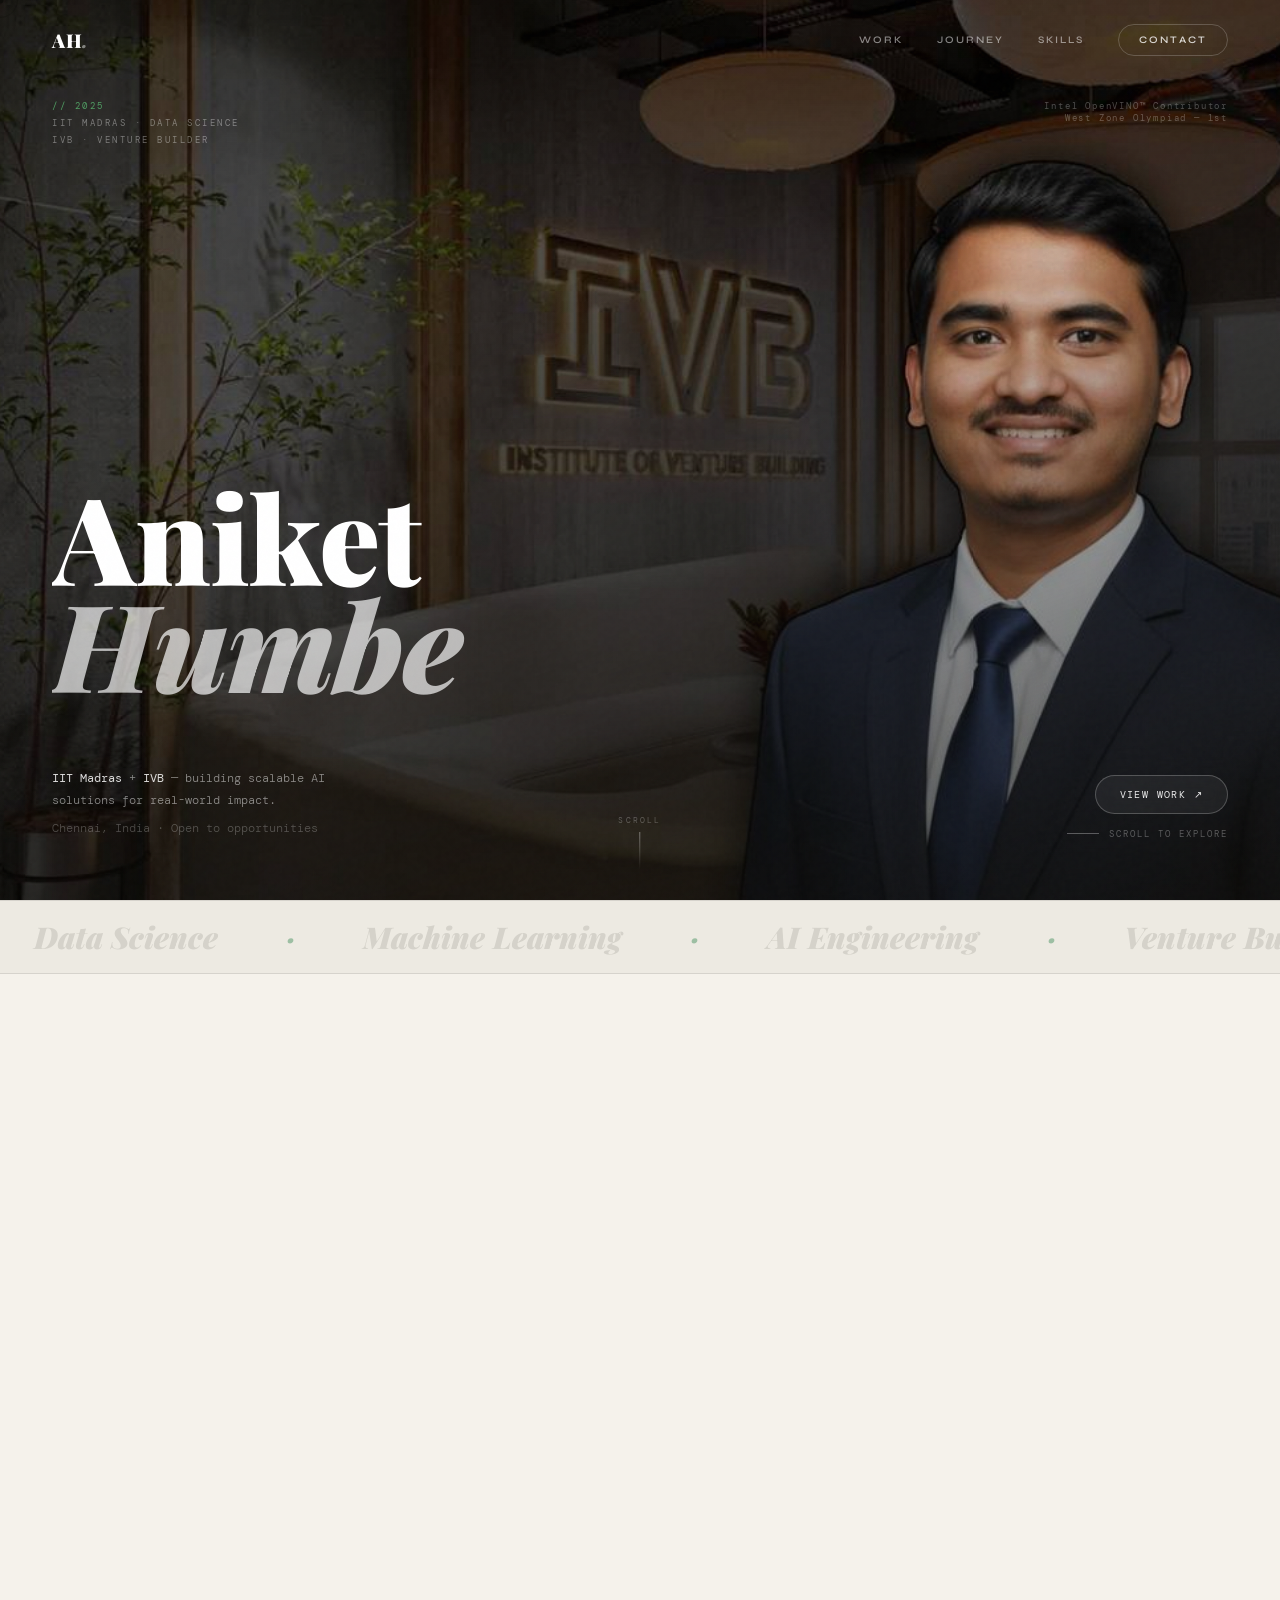
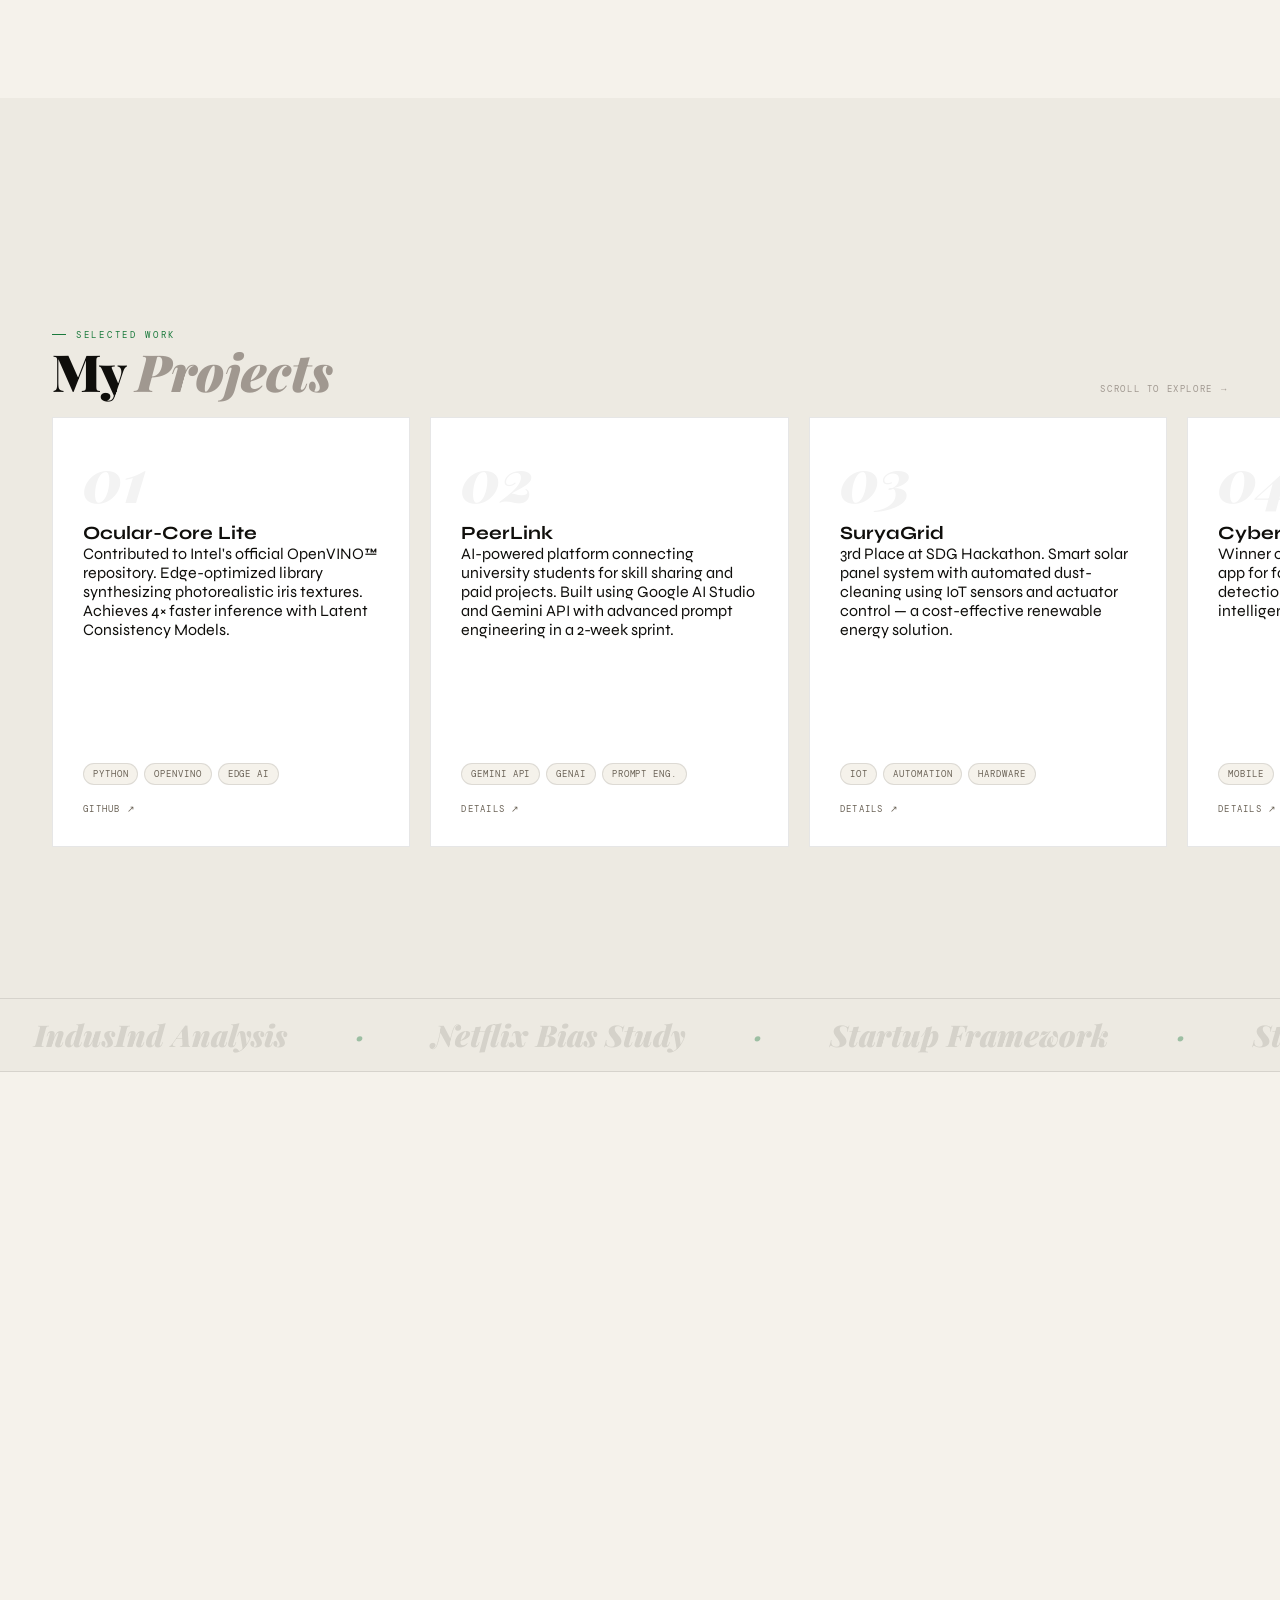
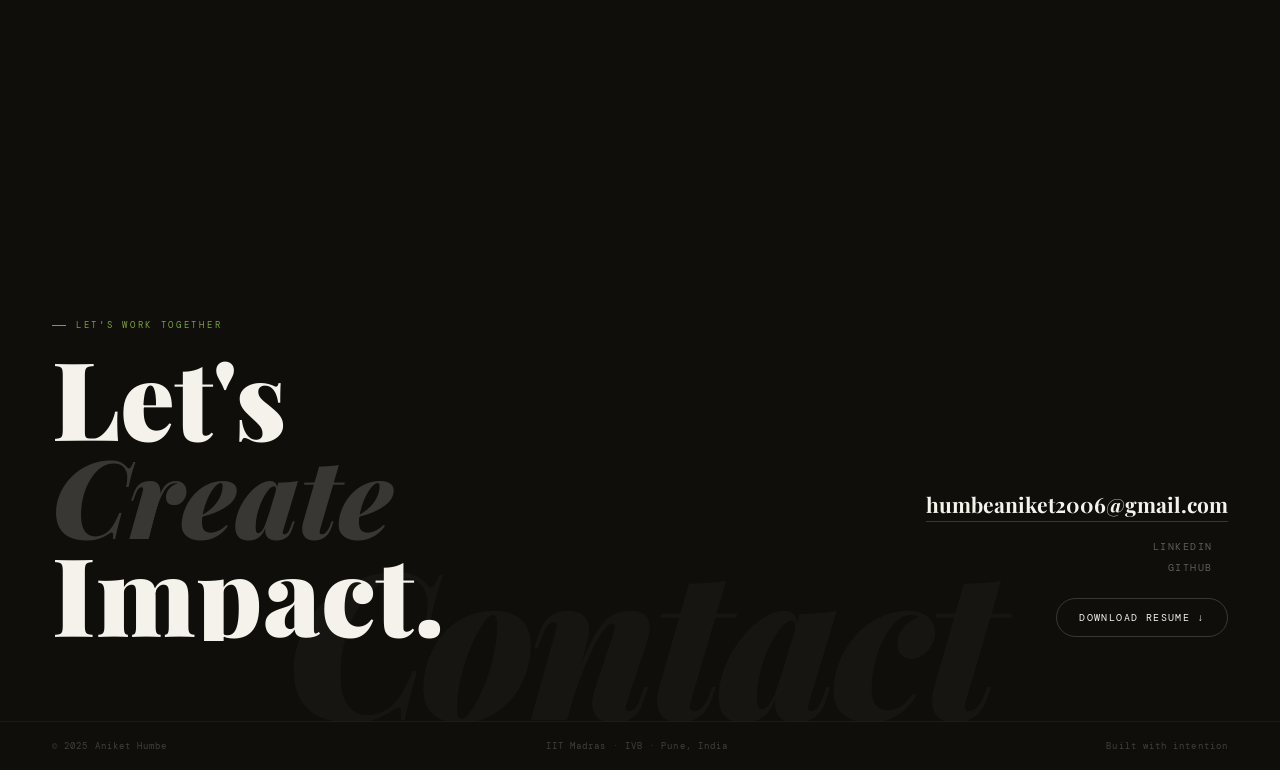
==== aniket-portfolio-v2.html @ 34d7ff87 "Add files via upload" ====
<!DOCTYPE html>
<html lang="en">
<head>
<meta charset="UTF-8"/>
<meta name="viewport" content="width=device-width, initial-scale=1.0"/>
<title>Aniket Humbe — AI/ML Developer</title>
<link href="https://fonts.googleapis.com/css2?family=Playfair+Display:ital,wght@0,400;0,700;0,900;1,400;1,700;1,900&family=Syne:wght@300;400;600;700;800&family=DM+Mono:wght@300;400&display=swap" rel="stylesheet"/>
<style>
*,*::before,*::after{margin:0;padding:0;box-sizing:border-box}
:root{
  --bg:#f5f2eb; --bg2:#edeae2; --fg:#0f0e0b;
  --muted:#6b6357; --muted2:#a09890;
  --accent:#1a7a3c; --accent2:#0d5fa8;
  --border:rgba(15,14,11,.1); --card:#fff;
  --serif:'Playfair Display',serif;
  --sans:'Syne',sans-serif;
  --mono:'DM Mono',monospace;
}
html{background:var(--bg);scroll-behavior:smooth}
body{background:var(--bg);color:var(--fg);font-family:var(--sans);-webkit-font-smoothing:antialiased;overflow-x:hidden}
body.loading{overflow:hidden}
a{text-decoration:none;color:inherit}

/* ── CURSOR ── */
#cur-dot{position:fixed;width:7px;height:7px;background:var(--fg);border-radius:50%;pointer-events:none;z-index:9999;transform:translate(-50%,-50%);transition:background .2s,transform .2s}
#cur-ring{position:fixed;width:36px;height:36px;border:1.5px solid rgba(15,14,11,.22);border-radius:50%;pointer-events:none;z-index:9998;transform:translate(-50%,-50%);transition:width .3s,height .3s,border-color .3s,background .3s}
body.hov #cur-ring{width:56px;height:56px;border-color:rgba(26,122,60,.45);background:rgba(26,122,60,.05)}
body.hov #cur-dot{transform:translate(-50%,-50%) scale(1.4);background:var(--accent)}

/* ── PRELOADER ── */
#preloader{position:fixed;inset:0;z-index:10000;background:var(--fg);display:flex;flex-direction:column;align-items:center;justify-content:center;gap:0}
.pl-name{font-family:var(--serif);font-style:italic;font-size:clamp(38px,6vw,72px);font-weight:900;color:var(--bg);letter-spacing:.02em;animation:pfade .5s .15s both}
.pl-bar-wrap{width:180px;height:1px;background:rgba(245,242,235,.15);margin-top:20px;overflow:hidden;animation:pfade .4s .5s both}
.pl-bar{height:100%;background:var(--bg);width:0%;transition:width .04s linear}
.pl-pct{font-family:var(--mono);font-size:10px;color:rgba(245,242,235,.35);letter-spacing:.25em;margin-top:12px;animation:pfade .4s .6s both}
.pl-wipe{position:absolute;inset:0;background:var(--bg);transform:scaleY(0);transform-origin:bottom}
@keyframes pfade{from{opacity:0;transform:translateY(8px)}to{opacity:1;transform:none}}

/* ── NAV ── */
#nav{position:fixed;top:0;left:0;right:0;z-index:500;display:flex;justify-content:space-between;align-items:center;padding:24px 52px;opacity:0;transition:opacity .6s,background .4s,border-color .4s;border-bottom:1px solid transparent;pointer-events:none}
#nav.vis{opacity:1;pointer-events:all}
#nav.scrolled{background:rgba(245,242,235,.9);backdrop-filter:blur(14px);border-color:var(--border)}
.nav-logo{font-family:var(--serif);font-size:19px;font-weight:900;color:#fff;letter-spacing:.03em;transition:color .3s}
#nav.scrolled .nav-logo{color:var(--fg)}
.nav-logo em{font-style:italic;color:rgba(255,255,255,.45);transition:color .3s}
#nav.scrolled .nav-logo em{color:var(--accent)}
.nav-links{display:flex;gap:34px;align-items:center}
.nav-links a{font-size:10px;letter-spacing:.2em;text-transform:uppercase;font-weight:600;color:rgba(255,255,255,.5);transition:color .25s}
#nav.scrolled .nav-links a{color:var(--muted)}
.nav-links a:hover{color:#fff}
#nav.scrolled .nav-links a:hover{color:var(--fg)}
.nav-cta{padding:9px 20px;border:1px solid rgba(255,255,255,.2);border-radius:100px;color:rgba(255,255,255,.8)!important;transition:background .25s,border-color .25s,color .25s!important}
#nav.scrolled .nav-cta{border-color:var(--border);color:var(--fg)!important}
.nav-cta:hover{background:var(--accent)!important;border-color:var(--accent)!important;color:#fff!important}

/* ── HERO ── */
#hero{position:relative;height:100vh;overflow:hidden}
.h-img{position:absolute;inset:0;width:100%;height:100%;object-fit:cover;object-position:center top;will-change:transform}
.h-overlay{position:absolute;inset:0;background:linear-gradient(160deg,rgba(15,14,11,.1) 0%,rgba(15,14,11,.0) 35%,rgba(15,14,11,.45) 70%,rgba(15,14,11,.82) 100%)}
.h-content{position:absolute;inset:0;display:flex;flex-direction:column;justify-content:flex-end;padding:0 52px 60px}
.h-top-row{position:absolute;top:0;left:0;right:0;padding:100px 52px 0;display:flex;justify-content:space-between;align-items:flex-start;pointer-events:none}
.h-tag-left{display:flex;flex-direction:column;gap:5px}
.h-tag-left span{font-size:9px;letter-spacing:.28em;text-transform:uppercase;color:rgba(255,255,255,.38);font-family:var(--mono)}
.h-tag-left .acc{color:rgba(100,220,130,.65)}
.h-tag-right{font-family:var(--mono);font-size:9px;color:rgba(255,255,255,.28);letter-spacing:.2em;text-align:right}

.h-main{will-change:transform}
.h-title{font-family:var(--serif);font-weight:900;font-size:clamp(62px,9.5vw,140px);line-height:.88;letter-spacing:-.01em;color:#fff}
.h-line{overflow:hidden;display:block}
.h-li{display:block;transform:translateY(110%);transition:transform 1.1s cubic-bezier(.16,1,.3,1)}
.h-li.in{transform:translateY(0)}
.h-li em{font-style:italic;color:rgba(255,255,255,.68)}
.h-sub{font-size:11.5px;font-family:var(--mono);font-weight:300;color:rgba(255,255,255,.48);letter-spacing:.14em;text-transform:uppercase;margin-top:20px;opacity:0;transform:translateY(10px);transition:opacity .8s 1s,transform .8s 1s}
.h-sub.in{opacity:1;transform:none}

.h-bot{display:flex;justify-content:space-between;align-items:flex-end;margin-top:36px;will-change:transform}
.h-desc{font-size:12px;line-height:1.85;color:rgba(255,255,255,.5);max-width:280px;font-family:var(--mono);font-weight:300}
.h-desc strong{color:rgba(255,255,255,.85);font-weight:400}
.h-actions{display:flex;flex-direction:column;align-items:flex-end;gap:14px}
.h-btn{display:inline-flex;align-items:center;gap:9px;padding:12px 24px;border:1px solid rgba(255,255,255,.22);border-radius:100px;font-family:var(--mono);font-size:10px;letter-spacing:.14em;text-transform:uppercase;color:rgba(255,255,255,.9);backdrop-filter:blur(8px);background:rgba(255,255,255,.06);transition:background .3s,border-color .3s,color .3s,transform .25s}
.h-btn:hover{background:var(--accent);border-color:var(--accent);color:#fff;transform:scale(1.04)}
.scroll-cue{font-size:9px;letter-spacing:.22em;text-transform:uppercase;color:rgba(255,255,255,.3);display:flex;align-items:center;gap:10px;font-family:var(--mono)}
.scroll-cue::before{content:'';width:32px;height:1px;background:currentColor;animation:sl 2.2s ease-in-out infinite}
@keyframes sl{0%,100%{opacity:.25;transform:scaleX(.4);transform-origin:right}50%{opacity:1;transform:scaleX(1);transform-origin:right}}

/* scroll indicator */
.scroll-ind{position:absolute;bottom:30px;left:50%;transform:translateX(-50%);display:flex;flex-direction:column;align-items:center;gap:7px;opacity:0;animation:siIn .8s 2.4s forwards}
.scroll-ind span{font-size:8px;letter-spacing:.28em;text-transform:uppercase;color:rgba(255,255,255,.28);font-family:var(--mono)}
.scroll-ind-line{width:1px;height:38px;background:linear-gradient(to bottom,rgba(255,255,255,.4),transparent);animation:sdrop 2s 2.6s infinite}
@keyframes siIn{from{opacity:0;transform:translateX(-50%) translateY(8px)}to{opacity:1;transform:translateX(-50%)}}
@keyframes sdrop{0%,100%{opacity:.3;transform:scaleY(.45);transform-origin:top}50%{opacity:1;transform:scaleY(1);transform-origin:top}}

/* ── MARQUEE ── */
.marq{overflow:hidden;border-top:1px solid var(--border);border-bottom:1px solid var(--border);padding:16px 0;background:var(--bg2)}
.marq-t{display:flex;width:max-content;animation:mq 25s linear infinite}
.marq.rev .marq-t{animation-direction:reverse}
.marq-item{font-family:var(--serif);font-style:italic;font-size:clamp(17px,2.6vw,30px);font-weight:900;color:rgba(15,14,11,.11);padding:0 34px;white-space:nowrap}
.marq-item.a{color:rgba(26,122,60,.38)}
@keyframes mq{from{transform:translateX(0)}to{transform:translateX(-50%)}}

/* ── UTILS ── */
.sec-tag{font-size:9px;letter-spacing:.3em;text-transform:uppercase;color:var(--accent);display:flex;align-items:center;gap:10px;margin-bottom:14px;font-family:var(--mono)}
.sec-tag::before{content:'';width:14px;height:1px;background:var(--accent)}
.rfade{opacity:0;transform:translateY(20px);transition:opacity .85s ease,transform .85s ease}
.rfade.in{opacity:1;transform:none}
.cr{overflow:hidden;display:block}
.ci{display:block;transform:translateY(110%);transition:transform 1.05s cubic-bezier(.16,1,.3,1)}
.ci.in{transform:translateY(0)}

/* ── ABOUT ── */
#about{padding:115px 52px;display:grid;grid-template-columns:1fr 1.1fr;gap:88px;align-items:center;background:var(--bg)}
.about-big{font-family:var(--serif);font-size:clamp(40px,5.5vw,74px);line-height:.96;font-weight:900;color:var(--fg)}
.about-big em{font-style:italic;color:var(--accent)}
.about-txt{font-size:13.5px;line-height:1.88;color:var(--muted);font-family:var(--sans);font-weight:300;margin-bottom:20px}
.about-txt strong{color:var(--fg);font-weight:600}
.stats-grid{display:grid;grid-template-columns:1fr 1fr;background:var(--border);gap:1px;border:1px solid var(--border);margin-top:38px}
.sbox{padding:24px 20px;background:var(--card)}
.snum{font-family:var(--serif);font-size:46px;font-weight:900;line-height:1;color:var(--fg)}
.snum em{color:var(--accent);font-style:normal}
.slbl{font-size:9px;letter-spacing:.18em;text-transform:uppercase;color:var(--muted2);margin-top:4px;font-family:var(--mono)}

/* ── PROJECTS (horizontal) ── */
#proj-wrapper{position:relative}
#proj-section{position:sticky;top:0;height:100vh;overflow:hidden;background:var(--bg2)}
.proj-inner{height:100%;display:flex;flex-direction:column;justify-content:center;padding-top:80px}
.proj-hdr{padding:0 52px;margin-bottom:22px;display:flex;justify-content:space-between;align-items:flex-end}
.proj-hdr h2{font-family:var(--serif);font-size:clamp(30px,4vw,52px);font-weight:900;line-height:.95;color:var(--fg)}
.proj-hdr h2 em{font-style:italic;color:var(--muted2)}
.proj-hint{font-family:var(--mono);font-size:9px;letter-spacing:.18em;text-transform:uppercase;color:var(--muted2);display:flex;align-items:center;gap:8px}
.proj-hint::after{content:'→';animation:arb 1.6s infinite}
@keyframes arb{0%,100%{transform:translateX(0)}50%{transform:translateX(5px)}}
.proj-track-wrap{overflow:hidden;padding:0 52px}
.proj-track{display:flex;gap:20px;width:max-content;will-change:transform}
.proj-card{flex-shrink:0;width:clamp(280px,28vw,380px);height:430px;border:1px solid var(--border);background:var(--card);padding:30px;display:flex;flex-direction:column;justify-content:space-between;position:relative;overflow:hidden;transition:box-shadow .35s,transform .35s,border-color .35s}
.proj-card::before{content:'';position:absolute;top:0;left:0;right:0;height:3px;background:linear-gradient(to right,var(--accent),var(--accent2));transform:scaleX(0);transform-origin:left;transition:transform .4s}
.proj-card:hover{box-shadow:0 18px 55px rgba(15,14,11,.1);transform:translateY(-5px);border-color:rgba(26,122,60,.2)}
.proj-card:hover::before{transform:scaleX(1)}
.pc-num{font-family:var(--serif);font-style:italic;font-size:60px;font-weight:900;color:rgba(15,14,11,.05);line-height:1;margin-bottom:14px}
.pc-top h3{font-family:var(--serif);font-size:22px;font-weight:900;color:var(--fg);margin-bottom:9px;transition:color .3s}
.proj-card:hover h3{color:var(--accent)}
.pc-top p{font-size:12px;line-height:1.75;color:var(--muted);font-family:var(--sans);font-weight:300}
.pc-tags{display:flex;gap:6px;flex-wrap:wrap;margin:14px 0 12px}
.ptag{padding:4px 9px;border:1px solid var(--border);font-size:9px;letter-spacing:.1em;text-transform:uppercase;color:var(--muted);border-radius:100px;background:var(--bg);font-family:var(--mono)}
.pc-link{font-size:9px;letter-spacing:.14em;text-transform:uppercase;color:var(--muted);display:inline-flex;align-items:center;gap:5px;transition:color .2s;font-family:var(--mono)}
.pc-link:hover{color:var(--accent)}

/* ── JOURNEY ── */
#journey{padding:115px 52px;background:var(--bg)}
.jrn-hdr{display:flex;justify-content:space-between;align-items:flex-end;margin-bottom:64px}
.jrn-h2{font-family:var(--serif);font-size:clamp(40px,6vw,78px);font-weight:900;line-height:.93;color:var(--fg)}
.jrn-h2 em{font-style:italic;color:var(--muted2)}
.jrn-note{font-size:11px;color:var(--muted);font-family:var(--sans);max-width:170px;line-height:1.65;text-align:right}
.jrn-grid{display:grid;grid-template-columns:repeat(3,1fr);gap:1px;background:var(--border);border:1px solid var(--border)}
.jcol{padding:32px 26px;background:var(--bg)}
.jcol-lbl{font-size:9px;letter-spacing:.28em;text-transform:uppercase;color:var(--accent);margin-bottom:24px;padding-bottom:12px;border-bottom:1px solid var(--border);font-family:var(--mono)}
.jitem{padding:16px 0;border-bottom:1px solid rgba(15,14,11,.05);transition:padding-left .25s}
.jitem:hover{padding-left:8px}
.jitem:last-child{border-bottom:none}
.jdate{font-size:9px;color:var(--accent);letter-spacing:.1em;margin-bottom:4px;font-family:var(--mono)}
.jtitle{font-family:var(--serif);font-size:14px;font-weight:700;margin-bottom:4px;color:var(--fg)}
.jsub{font-size:11.5px;color:var(--muted);line-height:1.65;font-family:var(--sans);font-weight:300}

/* ── SKILLS ── */
#skills{padding:115px 52px;background:var(--bg2)}
.sk-h2{font-family:var(--serif);font-size:clamp(40px,6vw,78px);font-weight:900;line-height:.93;margin-bottom:56px;color:var(--fg)}
.sk-h2 em{font-style:italic;color:var(--muted2)}
.sk-row{display:grid;grid-template-columns:200px 1fr 52px;align-items:center;gap:36px;padding:18px 0;border-bottom:1px solid var(--border);transition:padding-left .3s;cursor:default}
.sk-row:first-child{border-top:1px solid var(--border)}
.sk-row:hover{padding-left:10px}
.sk-nm{font-family:var(--serif);font-size:19px;font-weight:700;color:var(--fg);transition:color .25s}
.sk-row:hover .sk-nm{color:var(--accent)}
.sk-bw{height:2px;background:rgba(15,14,11,.08);border-radius:2px;overflow:hidden}
.sk-bf{height:100%;background:linear-gradient(to right,var(--accent),var(--accent2));transform:scaleX(0);transform-origin:left;transition:transform 1.6s cubic-bezier(.16,1,.3,1);border-radius:2px}
.sk-bf.go{transform:scaleX(1)}
.sk-pct{font-family:var(--mono);font-size:11px;color:var(--muted2);text-align:right}

/* ── AWARDS ── */
#awards{padding:0 52px 115px;background:var(--bg2)}
.aw-h2{font-family:var(--serif);font-size:clamp(40px,6vw,78px);font-weight:900;line-height:.93;margin-bottom:0;color:var(--fg)}
.aw-h2 em{font-style:italic;color:var(--muted2)}
.aw-grid{display:grid;grid-template-columns:repeat(3,1fr);gap:1px;background:var(--border);border:1px solid var(--border);margin-top:40px}
.aw{padding:28px;background:var(--card);transition:background .3s}
.aw:hover{background:rgba(26,122,60,.04)}
.aw-yr{font-family:var(--mono);font-size:9px;color:var(--accent);margin-bottom:8px;letter-spacing:.12em}
.aw-nm{font-family:var(--serif);font-size:16px;font-weight:700;margin-bottom:5px;color:var(--fg)}
.aw-sb{font-size:11.5px;color:var(--muted);font-family:var(--sans);font-weight:300}

/* ── CONTACT ── */
#contact{background:var(--fg);min-height:86vh;display:flex;flex-direction:column;justify-content:flex-end;padding:80px 52px;position:relative;overflow:hidden}
.ct-bg-txt{position:absolute;bottom:-50px;left:50%;transform:translateX(-50%);font-family:var(--serif);font-size:clamp(80px,16vw,210px);font-weight:900;font-style:italic;color:rgba(245,242,235,.032);white-space:nowrap;user-select:none;pointer-events:none;letter-spacing:-.03em}
.ct-body{position:relative;z-index:2;display:flex;justify-content:space-between;align-items:flex-end}
.ct-tag{font-size:9px;letter-spacing:.3em;text-transform:uppercase;color:rgba(180,240,90,.65);margin-bottom:16px;display:flex;align-items:center;gap:10px;font-family:var(--mono)}
.ct-tag::before{content:'';width:14px;height:1px;background:rgba(180,240,90,.65)}
.ct-title{font-family:var(--serif);font-size:clamp(50px,8.5vw,126px);font-weight:900;line-height:.9;color:#f5f2eb}
.ct-title em{font-style:italic;color:rgba(245,242,235,.18)}
.ct-right{display:flex;flex-direction:column;align-items:flex-end;gap:16px;padding-bottom:4px}
.ct-email{font-family:var(--serif);font-size:clamp(14px,1.8vw,21px);font-weight:700;color:#f5f2eb;border-bottom:1px solid rgba(245,242,235,.18);padding-bottom:3px;transition:color .25s,border-color .25s}
.ct-email:hover{color:#c8f55a;border-color:#c8f55a}
.ct-socials{display:flex;flex-direction:column;align-items:flex-end;gap:8px;margin-top:2px}
.ct-socials a{font-size:10px;letter-spacing:.15em;text-transform:uppercase;color:rgba(245,242,235,.35);display:flex;align-items:center;gap:6px;transition:color .25s;font-family:var(--mono)}
.ct-socials a::after{content:'↗';opacity:0;transition:opacity .2s}
.ct-socials a:hover{color:#c8f55a}
.ct-socials a:hover::after{opacity:1}
.ct-cv-btn{display:inline-flex;align-items:center;gap:9px;padding:12px 22px;border:1px solid rgba(245,242,235,.18);border-radius:100px;font-family:var(--mono);font-size:10px;letter-spacing:.14em;text-transform:uppercase;color:#f5f2eb;transition:background .25s,border-color .25s,color .25s,transform .25s;margin-top:8px}
.ct-cv-btn:hover{background:#c8f55a;border-color:#c8f55a;color:#0f0e0b;transform:scale(1.03)}

footer{padding:18px 52px;display:flex;justify-content:space-between;align-items:center;border-top:1px solid rgba(245,242,235,.06);background:var(--fg)}
footer span{font-size:9px;color:rgba(245,242,235,.22);letter-spacing:.12em;font-family:var(--mono)}

body::after{content:'';position:fixed;inset:0;background-image:url("data:image/svg+xml,%3Csvg viewBox='0 0 200 200' xmlns='http://www.w3.org/2000/svg'%3E%3Cfilter id='n'%3E%3CfeTurbulence type='fractalNoise' baseFrequency='.75' numOctaves='4' stitchTiles='stitch'/%3E%3C/filter%3E%3Crect width='100%25' height='100%25' filter='url(%23n)'/%3E%3C/svg%3E");opacity:.018;pointer-events:none;z-index:9997}

@media(max-width:900px){
  #nav{padding:16px 22px}
  .nav-links a:not(.nav-cta){display:none}
  .h-content{padding:0 22px 44px}
  .h-top-row{padding:90px 22px 0}
  .h-bot{flex-direction:column;align-items:flex-start;gap:18px}
  #about{grid-template-columns:1fr;padding:72px 22px;gap:36px}
  .proj-hdr,.proj-track-wrap{padding-left:22px;padding-right:22px}
  #journey{padding:72px 22px}
  .jrn-hdr{flex-direction:column;align-items:flex-start;gap:12px}
  .jrn-grid{grid-template-columns:1fr}
  #skills{padding:72px 22px}
  .sk-row{grid-template-columns:140px 1fr 46px;gap:16px}
  #awards{padding:0 22px 72px}
  .aw-grid{grid-template-columns:1fr}
  #contact{padding:60px 22px}
  .ct-body{flex-direction:column;align-items:flex-start;gap:30px}
  footer{padding:14px 22px;flex-direction:column;gap:5px}
}
</style>
</head>
<body class="loading">
<div id="cur-dot"></div>
<div id="cur-ring"></div>

<!-- PRELOADER -->
<div id="preloader">
  <div class="pl-name">Aniket Humbe</div>
  <div class="pl-bar-wrap"><div class="pl-bar" id="plbar"></div></div>
  <div class="pl-pct" id="plpct">0%</div>
  <div class="pl-wipe" id="plwipe"></div>
</div>

<!-- NAV -->
<nav id="nav">
  <a href="#hero" class="nav-logo">AH<em>.</em></a>
  <div class="nav-links">
    <a href="#proj-wrapper">Work</a>
    <a href="#journey">Journey</a>
    <a href="#skills">Skills</a>
    <a href="#contact" class="nav-cta">Contact</a>
  </div>
</nav>

<!-- ══ HERO ══ -->
<section id="hero">
  <img id="hImg" class="h-img" src="[data-uri]" alt="Aniket Humbe at IVB"/>
  <div class="h-overlay"></div>

  <!-- subtle ambient top info - parallax layer 1 (slowest) -->
  <div class="h-top-row" id="hLayer1">
    <div class="h-tag-left">
      <span class="acc">// 2025</span>
      <span>IIT Madras · Data Science</span>
      <span>IVB · Venture Builder</span>
    </div>
    <div class="h-tag-right">Intel OpenVINO™ Contributor<br/>West Zone Olympiad — 1st</div>
  </div>

  <div class="h-content">
    <!-- Main title - parallax layer 2 -->
    <div class="h-main" id="hLayer2">
      <h1 class="h-title">
        <span class="h-line"><span class="h-li" id="hL1">Aniket</span></span>
        <span class="h-line"><span class="h-li" id="hL2"><em>Humbe</em></span></span>
      </h1>
      <div class="h-sub" id="hSub">IIT Madras · Intel OpenVINO™ Contributor · AI/ML Developer</div>
    </div>

    <!-- Bottom row - parallax layer 3 -->
    <div class="h-bot" id="hLayer3">
      <div class="h-desc">
        <strong>IIT Madras</strong> + <strong>IVB</strong> — building scalable AI<br/>solutions for real-world impact.<br/>
        <span style="opacity:.5;margin-top:6px;display:block">Chennai, India · Open to opportunities</span>
      </div>
      <div class="h-actions">
        <a href="#proj-wrapper" class="h-btn">View Work ↗</a>
        <div class="scroll-cue">Scroll to explore</div>
      </div>
    </div>
  </div>

  <div class="scroll-ind">
    <span>Scroll</span>
    <div class="scroll-ind-line"></div>
  </div>
</section>

<!-- MARQUEE 1 -->
<div class="marq">
  <div class="marq-t">
    <span class="marq-item">Data Science</span><span class="marq-item a">·</span><span class="marq-item">Machine Learning</span><span class="marq-item a">·</span><span class="marq-item">AI Engineering</span><span class="marq-item a">·</span><span class="marq-item">Venture Builder</span><span class="marq-item a">·</span><span class="marq-item">Intel OpenVINO™</span><span class="marq-item a">·</span><span class="marq-item">Hackathon Winner</span><span class="marq-item a">·</span><span class="marq-item">IIT Madras</span><span class="marq-item a">·</span><span class="marq-item">West Zone Olympiad</span><span class="marq-item a">·</span><span class="marq-item">Data Science</span><span class="marq-item a">·</span><span class="marq-item">Machine Learning</span><span class="marq-item a">·</span><span class="marq-item">AI Engineering</span><span class="marq-item a">·</span><span class="marq-item">Venture Builder</span><span class="marq-item a">·</span><span class="marq-item">Intel OpenVINO™</span><span class="marq-item a">·</span><span class="marq-item">Hackathon Winner</span><span class="marq-item a">·</span><span class="marq-item">IIT Madras</span><span class="marq-item a">·</span><span class="marq-item">West Zone Olympiad</span><span class="marq-item a">·</span>
  </div>
</div>

<!-- ABOUT -->
<section id="about">
  <div>
    <div class="sec-tag rfade">About</div>
    <div class="about-big">
      <span class="cr"><span class="ci">Building the</span></span>
      <span class="cr"><span class="ci"><em>future,</em></span></span>
      <span class="cr"><span class="ci">one model</span></span>
      <span class="cr"><span class="ci">at a time.</span></span>
    </div>
  </div>
  <div>
    <p class="about-txt rfade">I'm <strong>Aniket Humbe</strong> — a Data Science student at <strong>IIT Madras</strong> and entrepreneurship student at the <strong>Institute of Venture Building</strong>. I build AI systems that solve real problems, from edge-optimized computer vision to conversational AI on national government platforms.</p>
    <p class="about-txt rfade">An <strong>Intel OpenVINO™ contributor</strong>, West Zone <strong>Olympiad Ranker (1st, International Rank 15)</strong>, and two-time <strong>hackathon winner</strong>.</p>
    <div class="stats-grid rfade">
      <div class="sbox"><div class="snum">6<em>+</em></div><div class="slbl">Live Projects</div></div>
      <div class="sbox"><div class="snum">2<em>×</em></div><div class="slbl">Hackathon Wins</div></div>
      <div class="sbox" style="border-top:1px solid var(--border)"><div class="snum">1<em>st</em></div><div class="slbl">West Zone Olympiad</div></div>
      <div class="sbox" style="border-top:1px solid var(--border)"><div class="snum">15<em>th</em></div><div class="slbl">International Rank CS</div></div>
    </div>
  </div>
</section>

<!-- HORIZONTAL PROJECTS -->
<div id="proj-wrapper">
  <div id="proj-spacer"></div>
  <div id="proj-section">
    <div class="proj-inner">
      <div class="proj-hdr">
        <div>
          <div class="sec-tag" style="margin-bottom:6px">Selected Work</div>
          <h2>My <em>Projects</em></h2>
        </div>
        <div class="proj-hint">Scroll to explore</div>
      </div>
      <div class="proj-track-wrap">
        <div class="proj-track" id="projtrack">
          <div class="proj-card">
            <div><div class="pc-num">01</div><h3>Ocular-Core Lite</h3><p class="pc-top">Contributed to Intel's official OpenVINO™ repository. Edge-optimized library synthesizing photorealistic iris textures. Achieves 4× faster inference with Latent Consistency Models.</p></div>
            <div><div class="pc-tags"><span class="ptag">Python</span><span class="ptag">OpenVINO</span><span class="ptag">Edge AI</span></div><a href="https://github.com/humbeaniket2006-max/Ocular_Core_Lite" target="_blank" class="pc-link">GitHub ↗</a></div>
          </div>
          <div class="proj-card">
            <div><div class="pc-num">02</div><h3>PeerLink</h3><p class="pc-top">AI-powered platform connecting university students for skill sharing and paid projects. Built using Google AI Studio and Gemini API with advanced prompt engineering in a 2-week sprint.</p></div>
            <div><div class="pc-tags"><span class="ptag">Gemini API</span><span class="ptag">GenAI</span><span class="ptag">Prompt Eng.</span></div><a href="#" class="pc-link">Details ↗</a></div>
          </div>
          <div class="proj-card">
            <div><div class="pc-num">03</div><h3>SuryaGrid</h3><p class="pc-top">3rd Place at SDG Hackathon. Smart solar panel system with automated dust-cleaning using IoT sensors and actuator control — a cost-effective renewable energy solution.</p></div>
            <div><div class="pc-tags"><span class="ptag">IoT</span><span class="ptag">Automation</span><span class="ptag">Hardware</span></div><a href="#" class="pc-link">Details ↗</a></div>
          </div>
          <div class="proj-card">
            <div><div class="pc-num">04</div><h3>CyberShield</h3><p class="pc-top">Winner of Cyber Pitch. Mobile security app for families with real-time threat detection, monitoring dashboards, and intelligent parental controls.</p></div>
            <div><div class="pc-tags"><span class="ptag">Mobile</span><span class="ptag">Security</span><span class="ptag">App Dev</span></div><a href="#" class="pc-link">Details ↗</a></div>
          </div>
          <div class="proj-card">
            <div><div class="pc-num">05</div><h3>G20 Chatbots</h3><p class="pc-top">Conversational AI for the G20 Summit and Pariksha Pe Charcha national platforms — serving thousands of users through advanced NLP pipelines.</p></div>
            <div><div class="pc-tags"><span class="ptag">NLP</span><span class="ptag">Python</span><span class="ptag">Chatbot</span></div><a href="#" class="pc-link">Details ↗</a></div>
          </div>
          <div class="proj-card">
            <div><div class="pc-num">06</div><h3>Stock Forecaster</h3><p class="pc-top">ML model forecasting stock behavior using historical time-series data, technical indicators and ensemble regression. Includes an IndusInd deep-analysis study.</p></div>
            <div><div class="pc-tags"><span class="ptag">Data Science</span><span class="ptag">Pandas</span><span class="ptag">Scikit-learn</span></div><a href="#" class="pc-link">Details ↗</a></div>
          </div>
        </div>
      </div>
    </div>
  </div>
</div>

<!-- MARQUEE 2 -->
<div class="marq rev">
  <div class="marq-t">
    <span class="marq-item">IndusInd Analysis</span><span class="marq-item a">·</span><span class="marq-item">Netflix Bias Study</span><span class="marq-item a">·</span><span class="marq-item">Startup Framework</span><span class="marq-item a">·</span><span class="marq-item">Strategic Research</span><span class="marq-item a">·</span><span class="marq-item">Open Source</span><span class="marq-item a">·</span><span class="marq-item">IndusInd Analysis</span><span class="marq-item a">·</span><span class="marq-item">Netflix Bias Study</span><span class="marq-item a">·</span><span class="marq-item">Startup Framework</span><span class="marq-item a">·</span><span class="marq-item">Strategic Research</span><span class="marq-item a">·</span><span class="marq-item">Open Source</span><span class="marq-item a">·</span>
  </div>
</div>

<!-- JOURNEY -->
<section id="journey">
  <div class="jrn-hdr rfade">
    <div>
      <div class="sec-tag">Background</div>
      <h2 class="jrn-h2">My <em>Journey</em></h2>
    </div>
    <div class="jrn-note">Experience, Education &amp; Leadership</div>
  </div>
  <div class="jrn-grid rfade">
    <div class="jcol">
      <div class="jcol-lbl">Experience</div>
      <div class="jitem"><div class="jdate">Dec 2025 – Present</div><div class="jtitle">AI Training Freelancer</div><div class="jsub">@ Scaler AI Labs — Evaluating AI responses for accuracy and consistency. Improving model performance in production.</div></div>
      <div class="jitem"><div class="jdate">Apr 2024 – Aug 2024</div><div class="jtitle">District Fellow</div><div class="jsub">@ FLAME University — Field research across 50+ rural villages, qualitative data collection and reporting.</div></div>
    </div>
    <div class="jcol">
      <div class="jcol-lbl">Education</div>
      <div class="jitem"><div class="jdate">2025 – 2029</div><div class="jtitle">IIT Madras</div><div class="jsub">BS in Data Science &amp; Applications. Python, Statistics, ML Foundations.</div></div>
      <div class="jitem"><div class="jdate">2025 – 2028</div><div class="jtitle">Institute of Venture Building</div><div class="jsub">UG in Entrepreneurship &amp; Software Dev. Product Development, Startup Strategy.</div></div>
      <div class="jitem"><div class="jdate">2018 – 2025</div><div class="jtitle">JNV Tuljapur</div><div class="jsub">CBSE Class 6–12. Class X: 90% · Class XII: 80%.</div></div>
    </div>
    <div class="jcol">
      <div class="jcol-lbl">Leadership &amp; Awards</div>
      <div class="jitem"><div class="jdate">2020–21, 2023–24</div><div class="jtitle">House Captain</div><div class="jsub">Led 40 students in inter-house competitions and activities.</div></div>
      <div class="jitem"><div class="jdate">2020 – 2022</div><div class="jtitle">NCC Team Leader</div><div class="jsub">Led 25 cadets in drills, parades, and structured training.</div></div>
      <div class="jitem"><div class="jdate">2023 – 2024</div><div class="jtitle">Gold Medal — HelpAge India</div><div class="jsub">Outstanding community service and sustained social impact.</div></div>
    </div>
  </div>
</section>

<!-- SKILLS -->
<section id="skills">
  <div class="sec-tag rfade">Technical</div>
  <h2 class="sk-h2 rfade">Tech <em>Stack</em></h2>
  <div id="sklist" class="rfade">
    <div class="sk-row"><span class="sk-nm">Python</span><div class="sk-bw"><div class="sk-bf" style="width:90%"></div></div><span class="sk-pct">90%</span></div>
    <div class="sk-row"><span class="sk-nm">SQL / MySQL</span><div class="sk-bw"><div class="sk-bf" style="width:80%"></div></div><span class="sk-pct">80%</span></div>
    <div class="sk-row"><span class="sk-nm">HTML / CSS</span><div class="sk-bw"><div class="sk-bf" style="width:82%"></div></div><span class="sk-pct">82%</span></div>
    <div class="sk-row"><span class="sk-nm">Machine Learning</span><div class="sk-bw"><div class="sk-bf" style="width:65%"></div></div><span class="sk-pct">65%</span></div>
    <div class="sk-row"><span class="sk-nm">Pandas / NumPy</span><div class="sk-bw"><div class="sk-bf" style="width:72%"></div></div><span class="sk-pct">72%</span></div>
    <div class="sk-row"><span class="sk-nm">Power BI</span><div class="sk-bw"><div class="sk-bf" style="width:60%"></div></div><span class="sk-pct">60%</span></div>
    <div class="sk-row"><span class="sk-nm">OpenVINO™</span><div class="sk-bw"><div class="sk-bf" style="width:55%"></div></div><span class="sk-pct">55%</span></div>
    <div class="sk-row"><span class="sk-nm">Gemini / Mistral AI</span><div class="sk-bw"><div class="sk-bf" style="width:48%"></div></div><span class="sk-pct">48%</span></div>
  </div>
</section>

<!-- AWARDS -->
<section id="awards">
  <div class="sec-tag rfade">Recognition</div>
  <h2 class="aw-h2 rfade">Certs &amp; <em>Awards</em></h2>
  <div class="aw-grid rfade">
    <div class="aw"><div class="aw-yr">2025</div><div class="aw-nm">Google Analytics Certification</div><div class="aw-sb">Advanced analytics and data interpretation</div></div>
    <div class="aw"><div class="aw-yr">2025</div><div class="aw-nm">Business Analytics with Excel</div><div class="aw-sb">Data analysis and business visualization</div></div>
    <div class="aw"><div class="aw-yr">2024</div><div class="aw-nm">AI in Biology — CSIR</div><div class="aw-sb">Intersection of AI and biological sciences</div></div>
  </div>
</section>

<!-- CONTACT -->
<section id="contact">
  <div class="ct-bg-txt">Contact</div>
  <div class="ct-body">
    <div>
      <div class="ct-tag rfade">Let's Work Together</div>
      <h2 class="ct-title">
        <span class="cr"><span class="ci">Let's</span></span>
        <span class="cr"><span class="ci"><em>Create</em></span></span>
        <span class="cr"><span class="ci">Impact.</span></span>
      </h2>
    </div>
    <div class="ct-right rfade">
      <a href="mailto:humbeaniket2006@gmail.com" class="ct-email">humbeaniket2006@gmail.com</a>
      <div class="ct-socials">
        <a href="https://www.linkedin.com/in/aniket-ankush-humbe-26124b384/" target="_blank">LinkedIn</a>
        <a href="https://github.com/humbeaniket2006-max" target="_blank">GitHub</a>
      </div>
      <a href="[data-uri]" download="Aniket_Humbe_CV.pdf" class="ct-cv-btn">Download Resume ↓</a>
    </div>
  </div>
</section>

<footer>
  <span>© 2025 Aniket Humbe</span>
  <span>IIT Madras · IVB · Pune, India</span>
  <span>Built with intention</span>
</footer>

<script>
const lerp = (a,b,t) => a+(b-a)*t;

/* ── PRELOADER ── */
(function(){
  const bar = document.getElementById('plbar');
  const pct = document.getElementById('plpct');
  const wipe = document.getElementById('plwipe');
  let v = 0, done = false;
  function tick(){
    if(done) return;
    v = Math.min(v + Math.floor(Math.random()*5)+2, 100);
    bar.style.width = v+'%';
    pct.textContent = v+'%';
    if(v >= 100){
      done = true;
      setTimeout(()=>{
        wipe.style.transition = 'transform .8s cubic-bezier(.76,0,.24,1)';
        wipe.style.transform = 'scaleY(1)';
        setTimeout(()=>{
          document.getElementById('preloader').style.display = 'none';
          document.body.classList.remove('loading');
          // show nav
          const nav = document.getElementById('nav');
          nav.classList.add('vis');
          // hero text reveals
          setTimeout(()=>document.getElementById('hL1').classList.add('in'), 100);
          setTimeout(()=>document.getElementById('hL2').classList.add('in'), 220);
          setTimeout(()=>document.getElementById('hSub').classList.add('in'), 420);
          setup();
        }, 820);
      }, 320);
      return;
    }
    setTimeout(tick, 14 + Math.random()*20);
  }
  tick();
})();

function setup(){
  /* ── NAV scroll state ── */
  const nav = document.getElementById('nav');
  function updateNav(){
    if(window.scrollY > window.innerHeight * 0.75) nav.classList.add('scrolled');
    else nav.classList.remove('scrolled');
  }
  window.addEventListener('scroll', updateNav, {passive:true});
  updateNav();

  /* ── CURSOR ── */
  const dot = document.getElementById('cur-dot');
  const ring = document.getElementById('cur-ring');
  let mx=0, my=0, rx=0, ry=0;
  document.addEventListener('mousemove', e=>{ mx=e.clientX; my=e.clientY; dot.style.left=mx+'px'; dot.style.top=my+'px'; });
  (function lc(){ rx=lerp(rx,mx,.11); ry=lerp(ry,my,.11); ring.style.left=rx+'px'; ring.style.top=ry+'px'; requestAnimationFrame(lc); })();
  document.querySelectorAll('a,button,.proj-card,.sk-row').forEach(el=>{
    el.addEventListener('mouseenter',()=>document.body.classList.add('hov'));
    el.addEventListener('mouseleave',()=>document.body.classList.remove('hov'));
  });

  /* ── HERO CURSOR PARALLAX ── */
  // 3 layers at different depths + image counter-moves
  const heroEl    = document.getElementById('hero');
  const imgEl     = document.getElementById('hImg');
  const layer1    = document.getElementById('hLayer1'); // top tags  — subtle
  const layer2    = document.getElementById('hLayer2'); // big title — medium
  const layer3    = document.getElementById('hLayer3'); // bottom    — small

  let heroW=0, heroH=0;
  let pmx=0, pmy=0;   // raw normalised -1..1
  let l1x=0,l1y=0, l2x=0,l2y=0, l3x=0,l3y=0, imx=0,imy=0;

  function measureHero(){ heroW=heroEl.offsetWidth; heroH=heroEl.offsetHeight; }
  measureHero();
  window.addEventListener('resize', measureHero);

  document.addEventListener('mousemove', e=>{
    if(window.scrollY > heroH) return;
    pmx = (e.clientX/heroW - 0.5) * 2;
    pmy = (e.clientY/heroH - 0.5) * 2;
  });

  // reset when mouse leaves hero
  heroEl.addEventListener('mouseleave',()=>{ pmx=0; pmy=0; });

  (function parallaxRaf(){
    // lerp each layer toward target with different speeds = different feel
    l1x=lerp(l1x, pmx*8,  .055);  l1y=lerp(l1y, pmy*5,  .055);
    l2x=lerp(l2x, pmx*18, .065);  l2y=lerp(l2y, pmy*12, .065);
    l3x=lerp(l3x, pmx*10, .06);   l3y=lerp(l3y, pmy*7,  .06);
    imx=lerp(imx, pmx*-12,.05);   imy=lerp(imy, pmy*-8, .05);

    layer1.style.transform = `translate(${l1x}px,${l1y}px)`;
    layer2.style.transform = `translate(${l2x}px,${l2y}px)`;
    layer3.style.transform = `translate(${l3x}px,${l3y}px)`;
    // image moves opposite direction (classic parallax depth)
    imgEl.style.transform  = `scale(1.06) translate(${imx}px,${imy}px)`;

    requestAnimationFrame(parallaxRaf);
  })();

  /* ── HORIZONTAL PROJECTS ── */
  function setSpacerH(){
    const track  = document.getElementById('projtrack');
    const spacer = document.getElementById('proj-spacer');

    // Force the distance to be exactly 85px
    const scrollDist = 85; 

    spacer.style.height = scrollDist + 'px';
}
  setSpacerH();
  window.addEventListener('resize', setSpacerH);

  function driveH(){
    const wrapper = document.getElementById('proj-wrapper');
    const track   = document.getElementById('projtrack');
    const spacer  = document.getElementById('proj-spacer');
    if(!wrapper||!track) return;
    const spacerH = parseFloat(spacer.style.height)||0;
    const scrolled = window.scrollY - wrapper.offsetTop;
    const pct = Math.max(0, Math.min(1, scrolled/spacerH));
    const maxX = track.scrollWidth - window.innerWidth;
    track.style.transform = `translateX(${-pct*maxX}px)`;
  }
  window.addEventListener('scroll', driveH, {passive:true});
  driveH();

  /* ── ABOUT CLIP REVEALS ── */
  const aboutClips = document.querySelectorAll('#about .ci');
  const abIo = new IntersectionObserver(entries=>{
    entries.forEach(e=>{
      if(!e.isIntersecting) return;
      aboutClips.forEach((el,i)=>setTimeout(()=>el.classList.add('in'),i*90));
      abIo.disconnect();
    });
  },{threshold:.1});
  const ab = document.getElementById('about');
  if(ab) abIo.observe(ab);

  /* ── CONTACT CLIP REVEALS ── */
  const ctClips = document.querySelectorAll('#contact .ci');
  const ctIo = new IntersectionObserver(entries=>{
    entries.forEach(e=>{
      if(!e.isIntersecting) return;
      ctClips.forEach((el,i)=>setTimeout(()=>el.classList.add('in'),i*100));
      ctIo.disconnect();
    });
  },{threshold:.15});
  const ct = document.getElementById('contact');
  if(ct) ctIo.observe(ct);

  /* ── RFADE REVEALS ── */
  document.querySelectorAll('.rfade').forEach(el=>{
    const io = new IntersectionObserver(entries=>{
      entries.forEach(e=>{ if(e.isIntersecting){ e.target.classList.add('in'); io.unobserve(e.target); } });
    },{threshold:.08});
    io.observe(el);
  });

  /* ── SKILL BARS ── */
  const skIo = new IntersectionObserver(entries=>{
    entries.forEach(e=>{
      if(e.isIntersecting){ e.target.querySelectorAll('.sk-bf').forEach(b=>b.classList.add('go')); skIo.unobserve(e.target); }
    });
  },{threshold:.2});
  const sk = document.getElementById('sklist');
  if(sk) skIo.observe(sk);
}
</script>
</body>
</html>
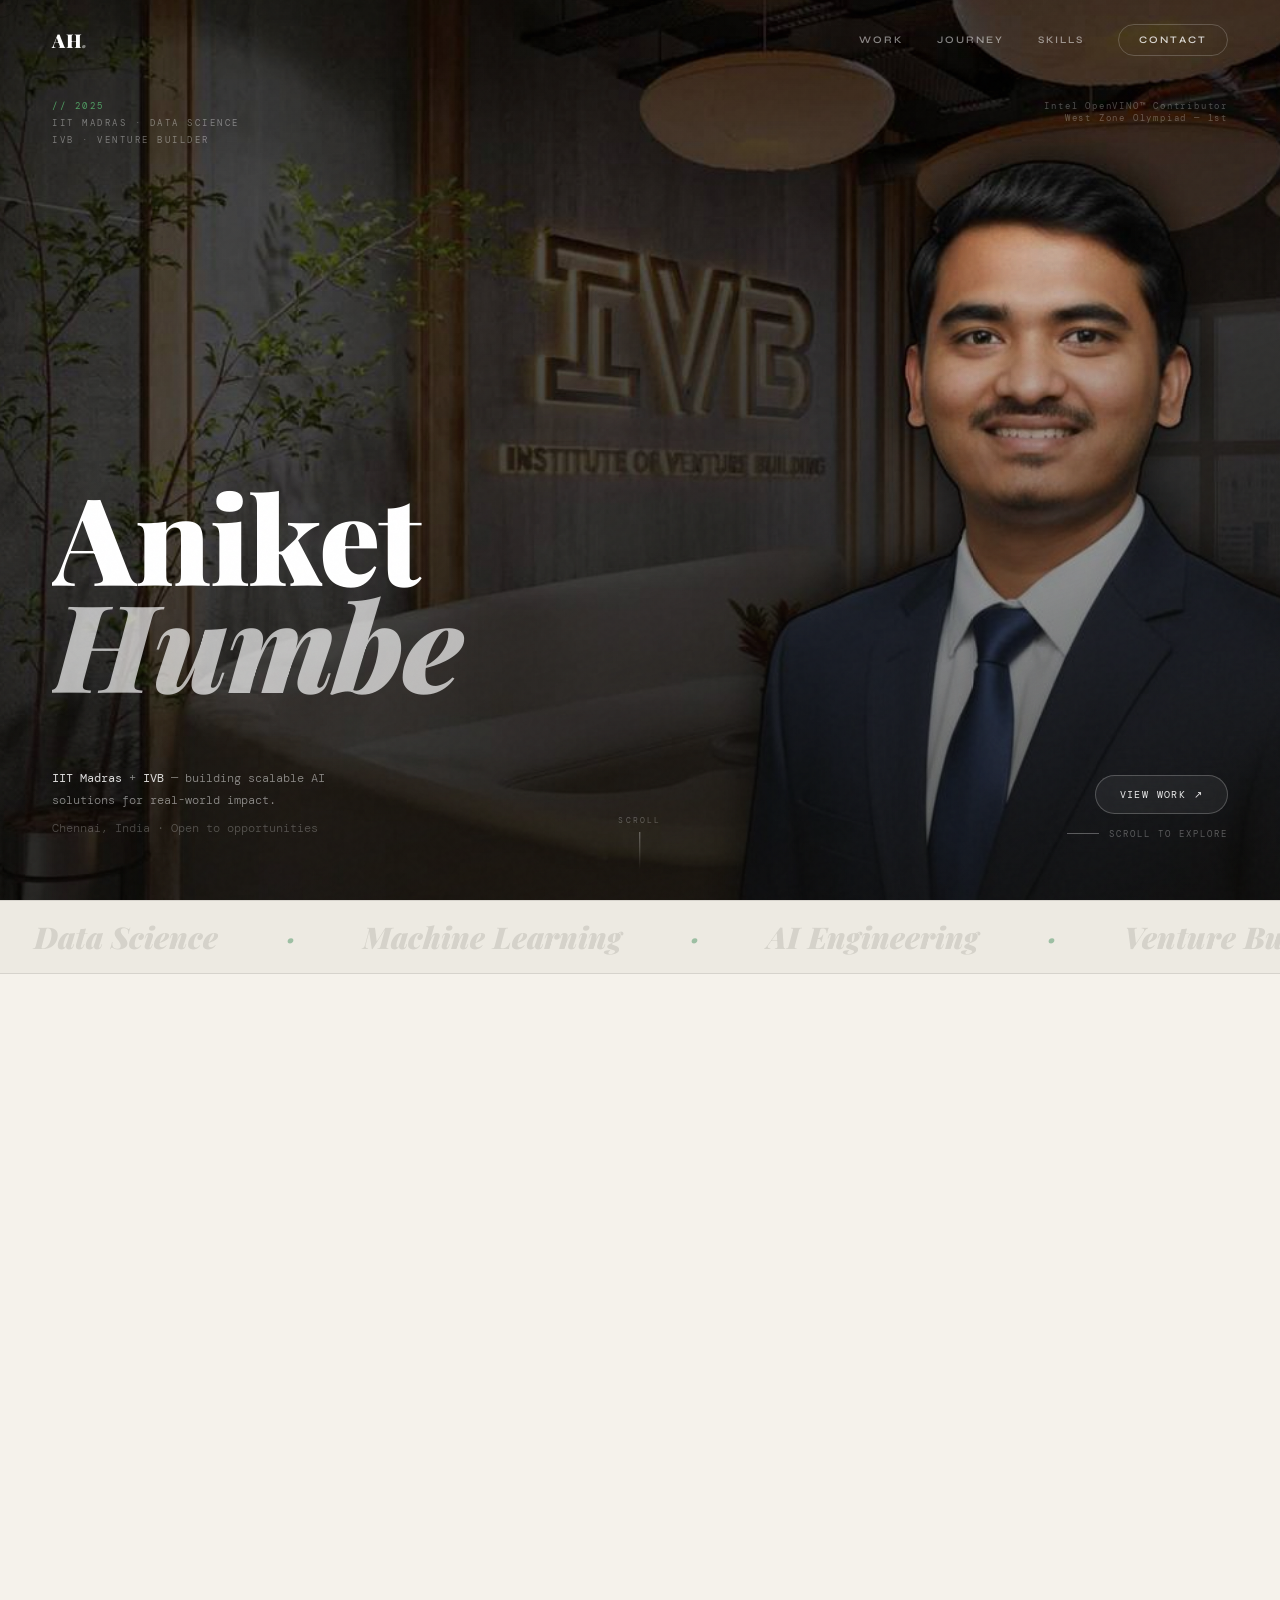
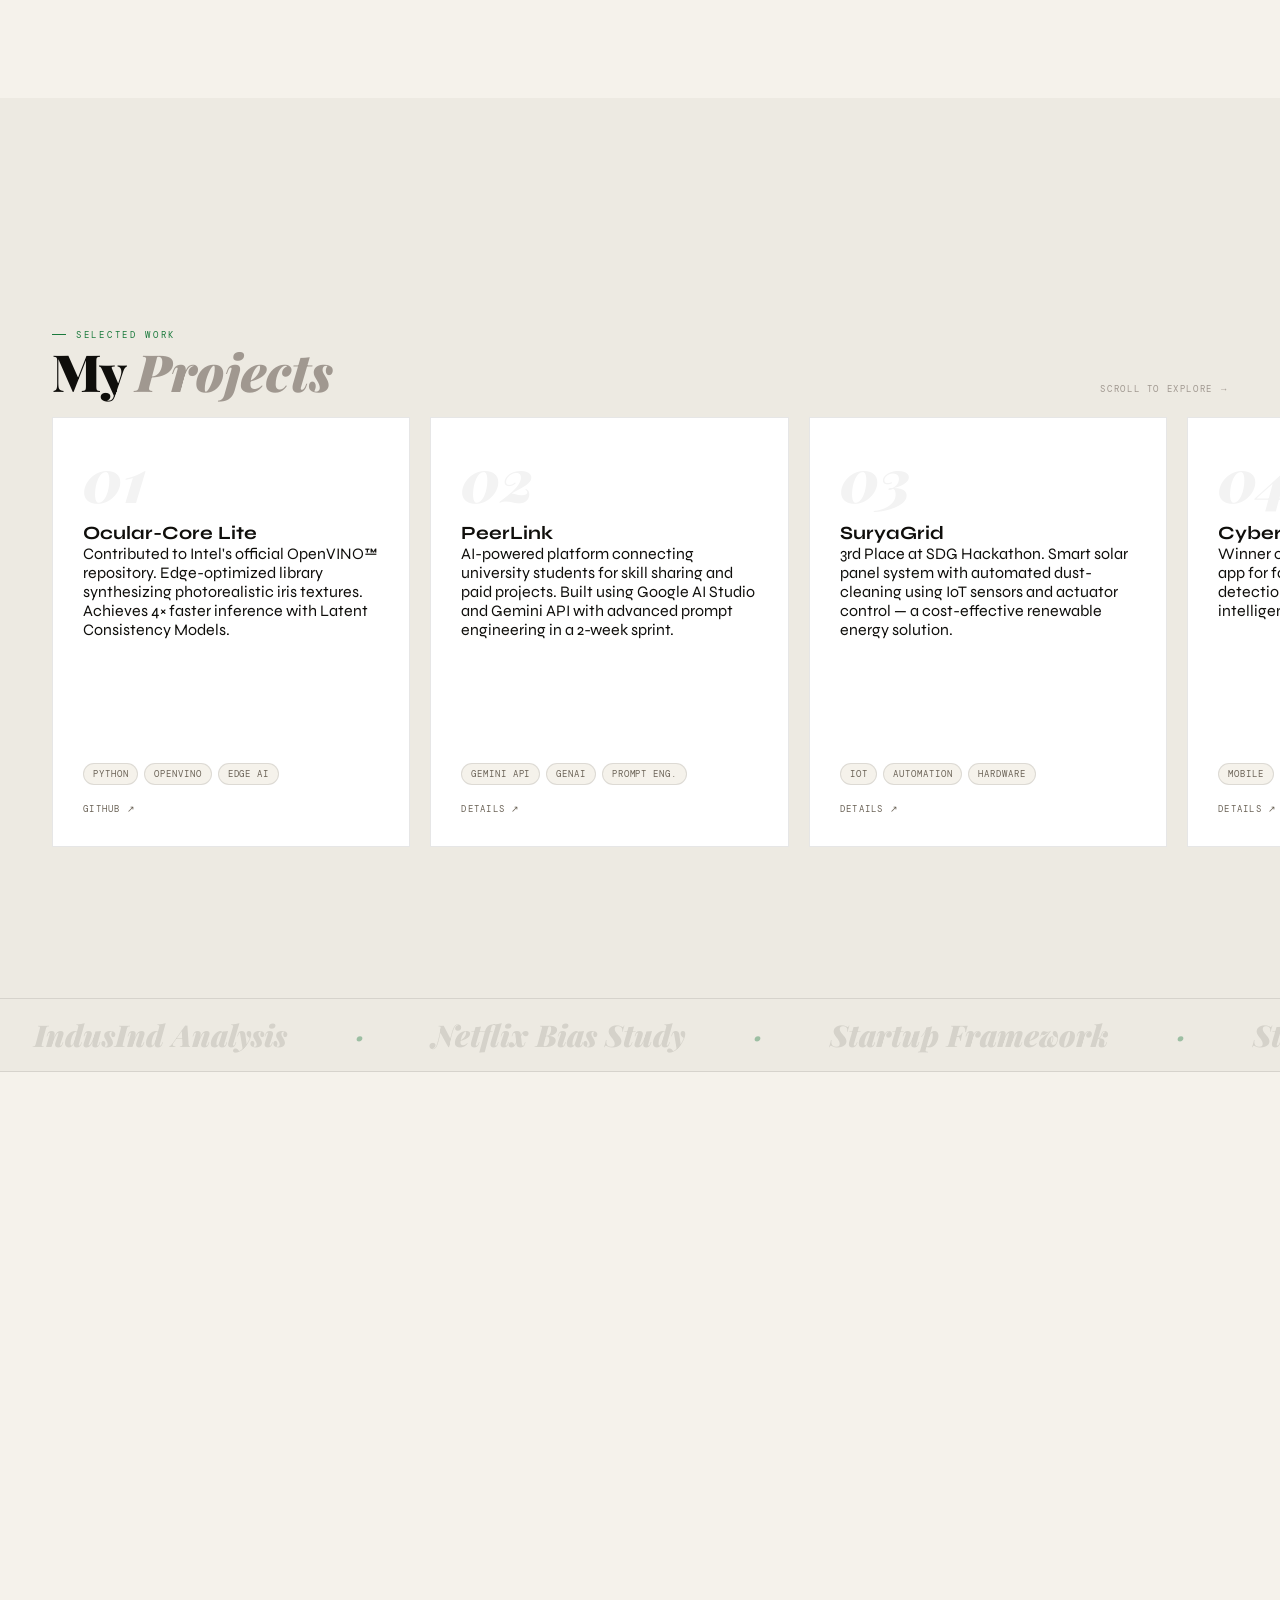
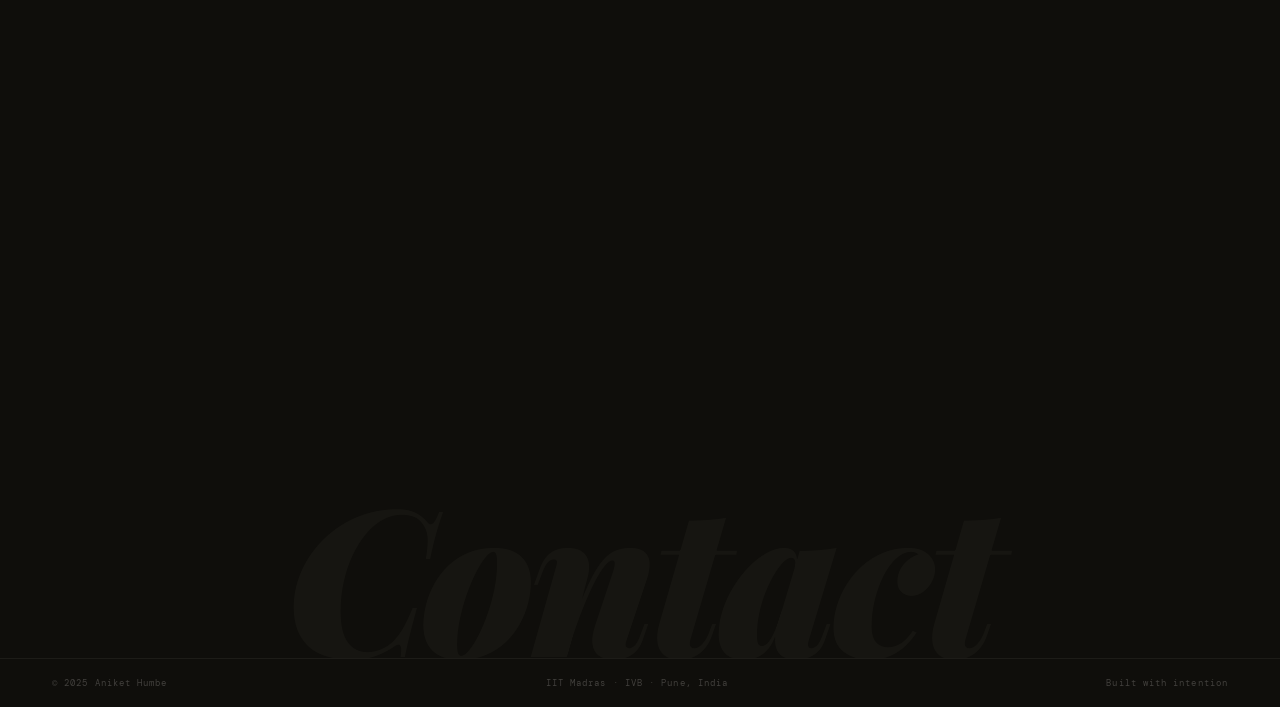
==== commit 8e746f87: "Update portfolio experience and skills" ====
--- a/aniket-portfolio-v2.html
+++ b/aniket-portfolio-v2.html
@@ -390,7 +390,7 @@
   <div class="jrn-grid rfade">
     <div class="jcol">
       <div class="jcol-lbl">Experience</div>
-      <div class="jitem"><div class="jdate">Dec 2025 – Present</div><div class="jtitle">AI Training Freelancer</div><div class="jsub">@ Scaler AI Labs — Evaluating AI responses for accuracy and consistency. Improving model performance in production.</div></div>
+      <div class="jitem"><div class="jdate">2025 – Present</div><div class="jtitle">Product Intern</div><div class="jsub">@ Pineos — Built the CareCore MVP, helping secure a ₹10L client deal. Developed the AEO/GEO Sales Agent, cutting prospect research time from 4 hours to under 10 minutes.</div></div>
       <div class="jitem"><div class="jdate">Apr 2024 – Aug 2024</div><div class="jtitle">District Fellow</div><div class="jsub">@ FLAME University — Field research across 50+ rural villages, qualitative data collection and reporting.</div></div>
     </div>
     <div class="jcol">
@@ -415,7 +415,6 @@
   <div id="sklist" class="rfade">
     <div class="sk-row"><span class="sk-nm">Python</span><div class="sk-bw"><div class="sk-bf" style="width:90%"></div></div><span class="sk-pct">90%</span></div>
     <div class="sk-row"><span class="sk-nm">SQL / MySQL</span><div class="sk-bw"><div class="sk-bf" style="width:80%"></div></div><span class="sk-pct">80%</span></div>
-    <div class="sk-row"><span class="sk-nm">HTML / CSS</span><div class="sk-bw"><div class="sk-bf" style="width:82%"></div></div><span class="sk-pct">82%</span></div>
     <div class="sk-row"><span class="sk-nm">Machine Learning</span><div class="sk-bw"><div class="sk-bf" style="width:65%"></div></div><span class="sk-pct">65%</span></div>
     <div class="sk-row"><span class="sk-nm">Pandas / NumPy</span><div class="sk-bw"><div class="sk-bf" style="width:72%"></div></div><span class="sk-pct">72%</span></div>
     <div class="sk-row"><span class="sk-nm">Power BI</span><div class="sk-bw"><div class="sk-bf" style="width:60%"></div></div><span class="sk-pct">60%</span></div>
@@ -635,4 +634,4 @@
 }
 </script>
 </body>
-</html>+</html>
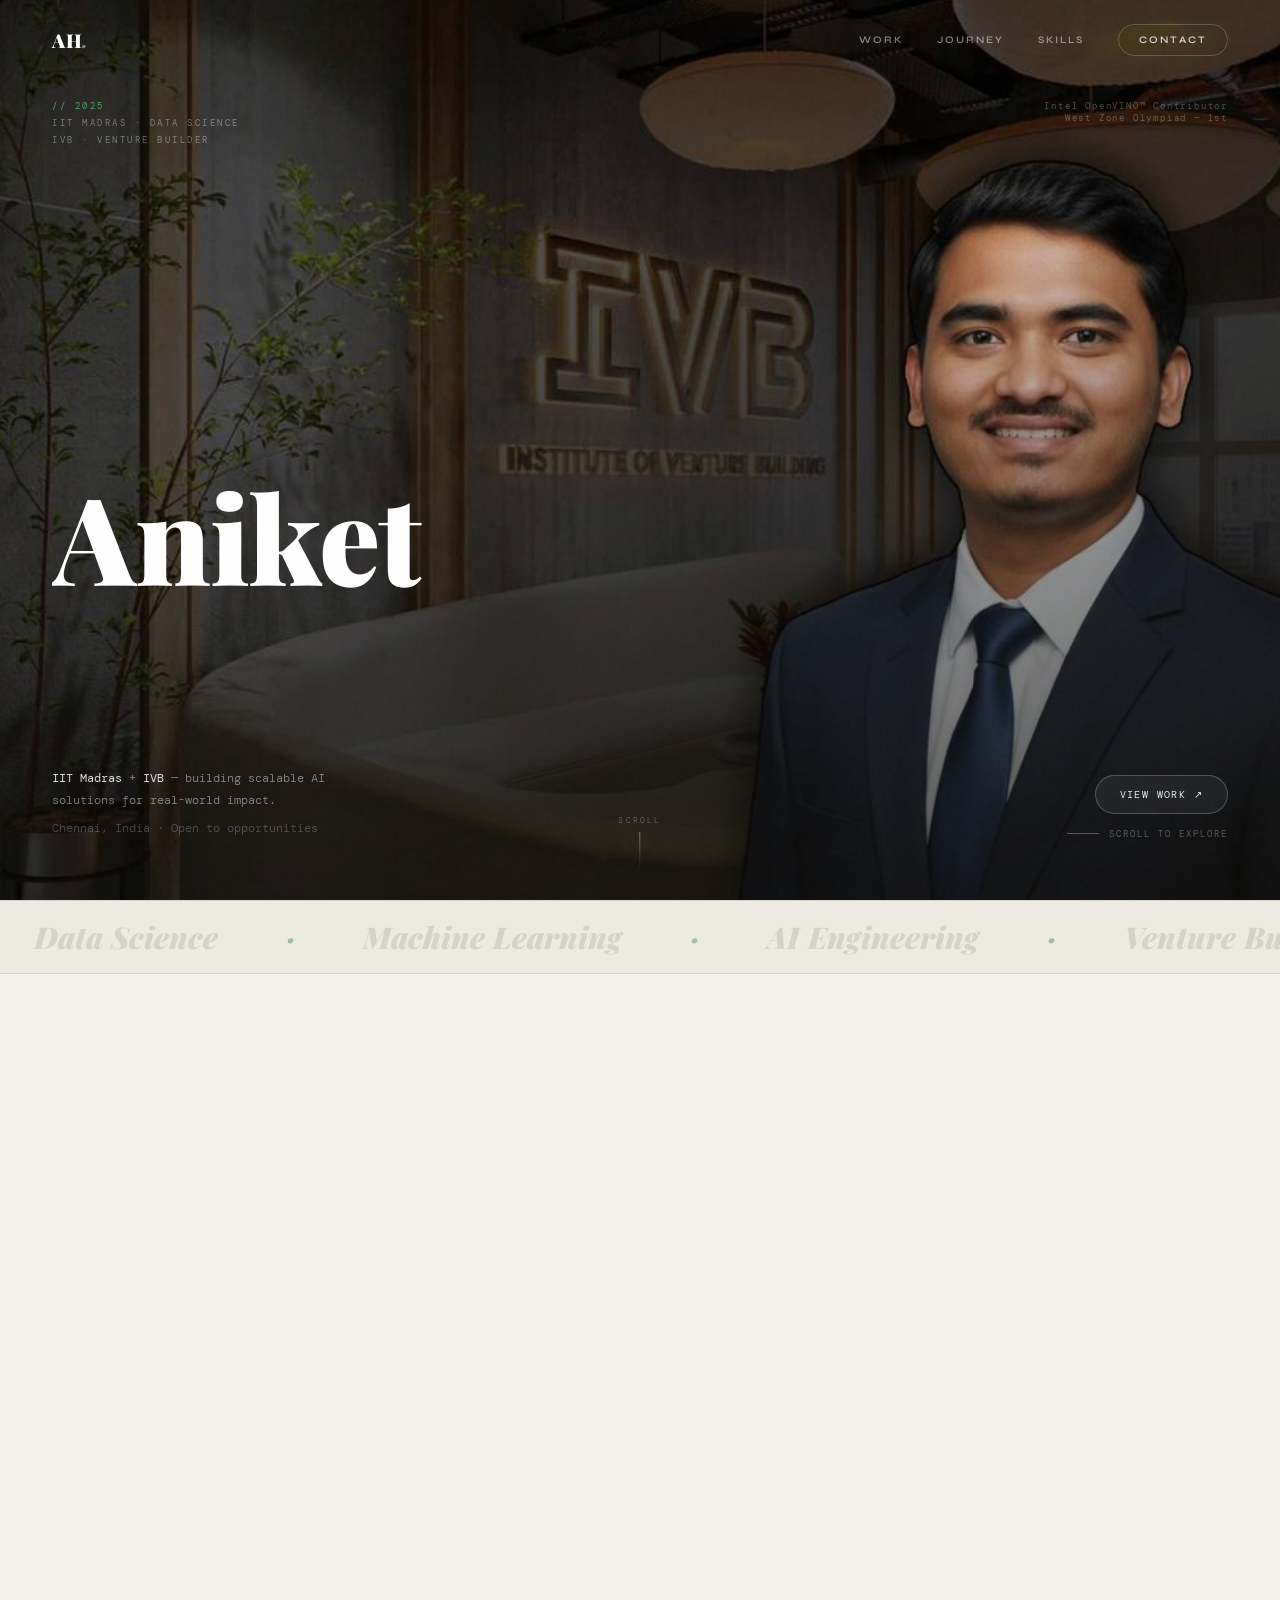
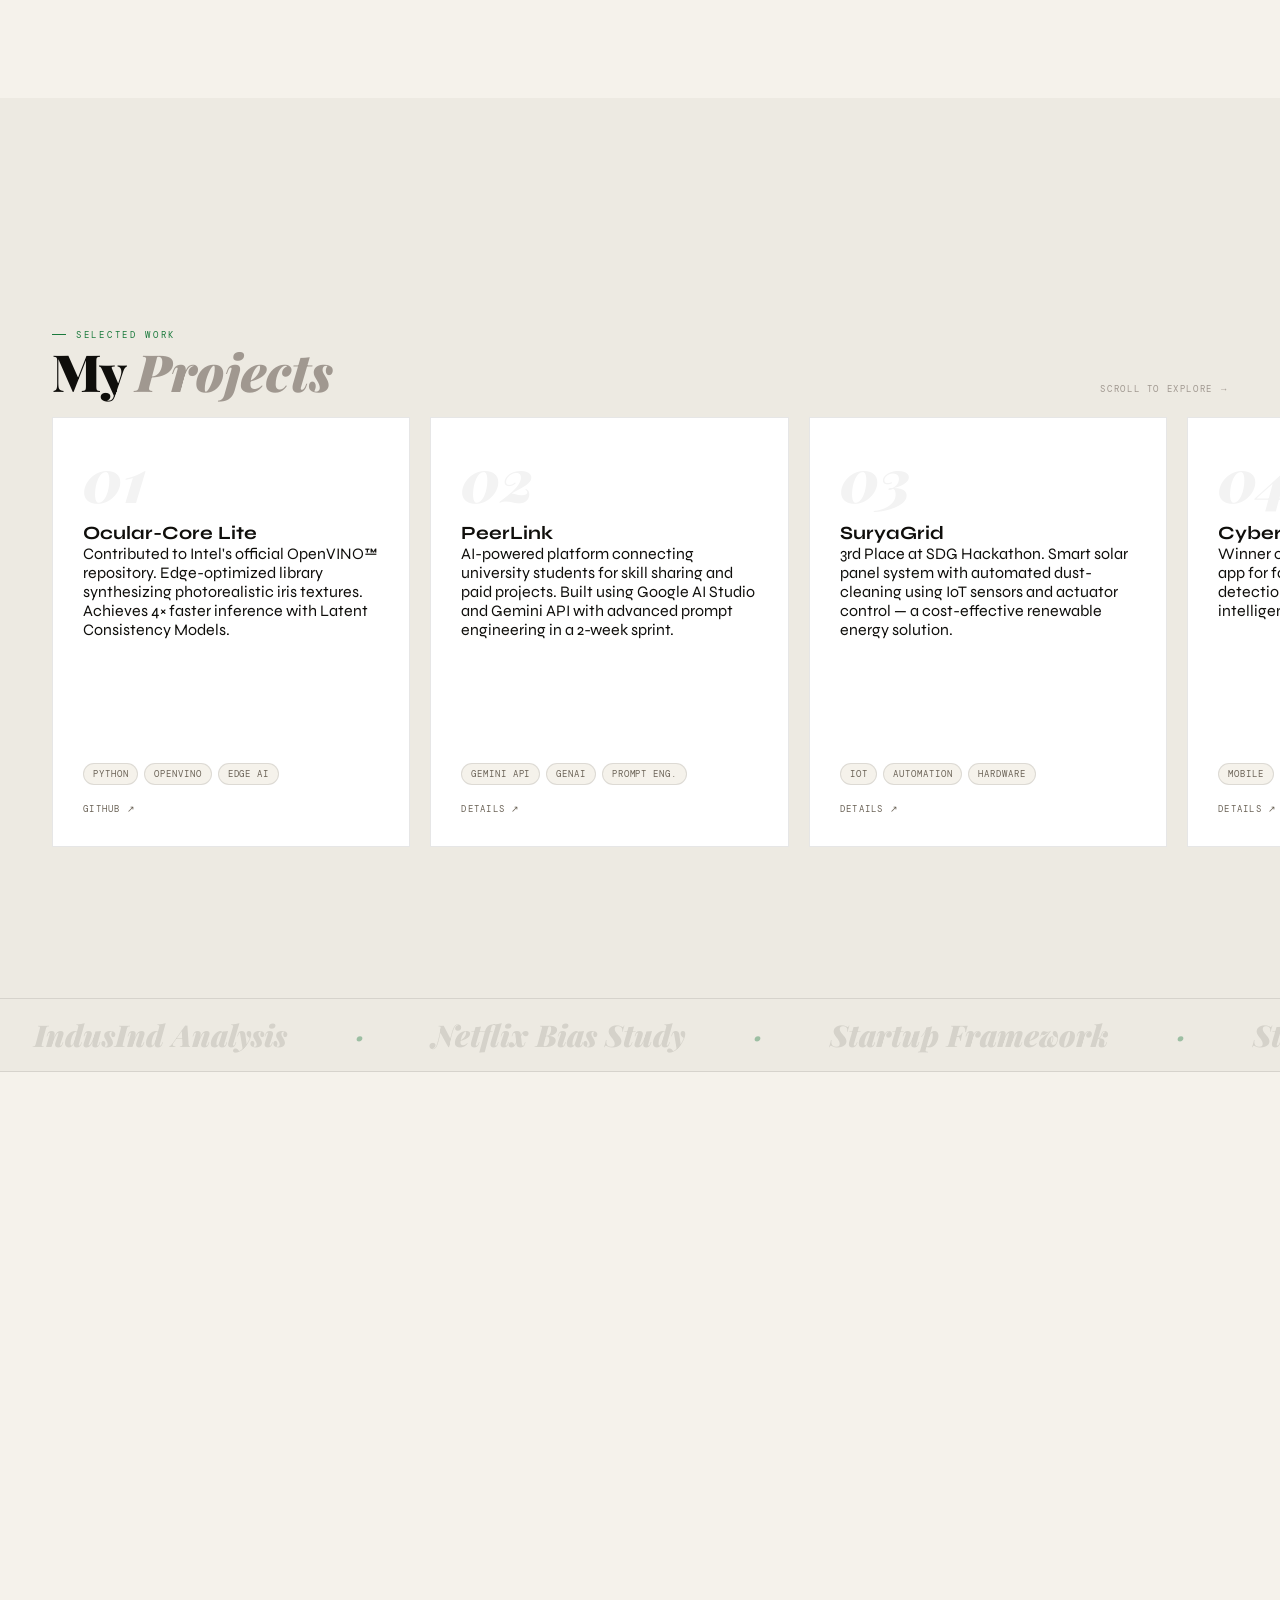
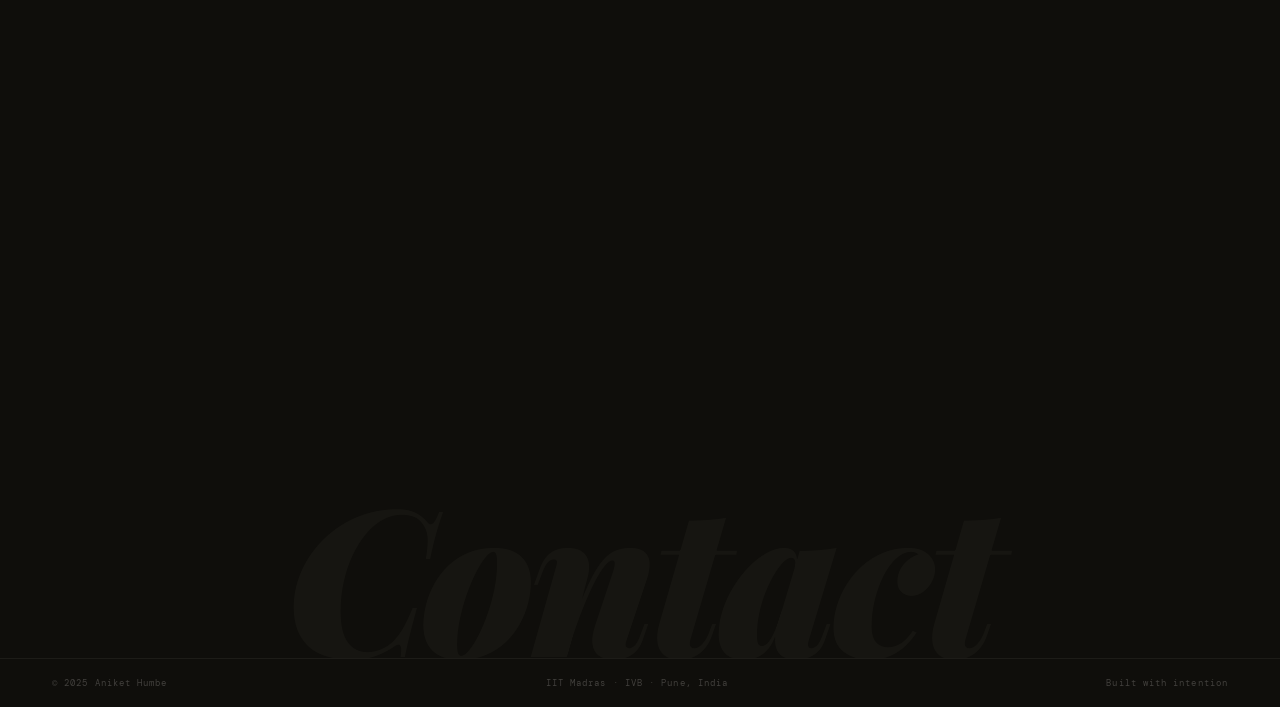
==== commit a34cb13f: "Add black logo favicon" ====
--- a/aniket-portfolio-v2.html
+++ b/aniket-portfolio-v2.html
@@ -4,6 +4,7 @@
 <meta charset="UTF-8"/>
 <meta name="viewport" content="width=device-width, initial-scale=1.0"/>
 <title>Aniket Humbe — AI/ML Developer</title>
+<link rel="icon" type="image/png" href="assets/logo-black.png"/>
 <link href="https://fonts.googleapis.com/css2?family=Playfair+Display:ital,wght@0,400;0,700;0,900;1,400;1,700;1,900&family=Syne:wght@300;400;600;700;800&family=DM+Mono:wght@300;400&display=swap" rel="stylesheet"/>
 <style>
 *,*::before,*::after{margin:0;padding:0;box-sizing:border-box}
